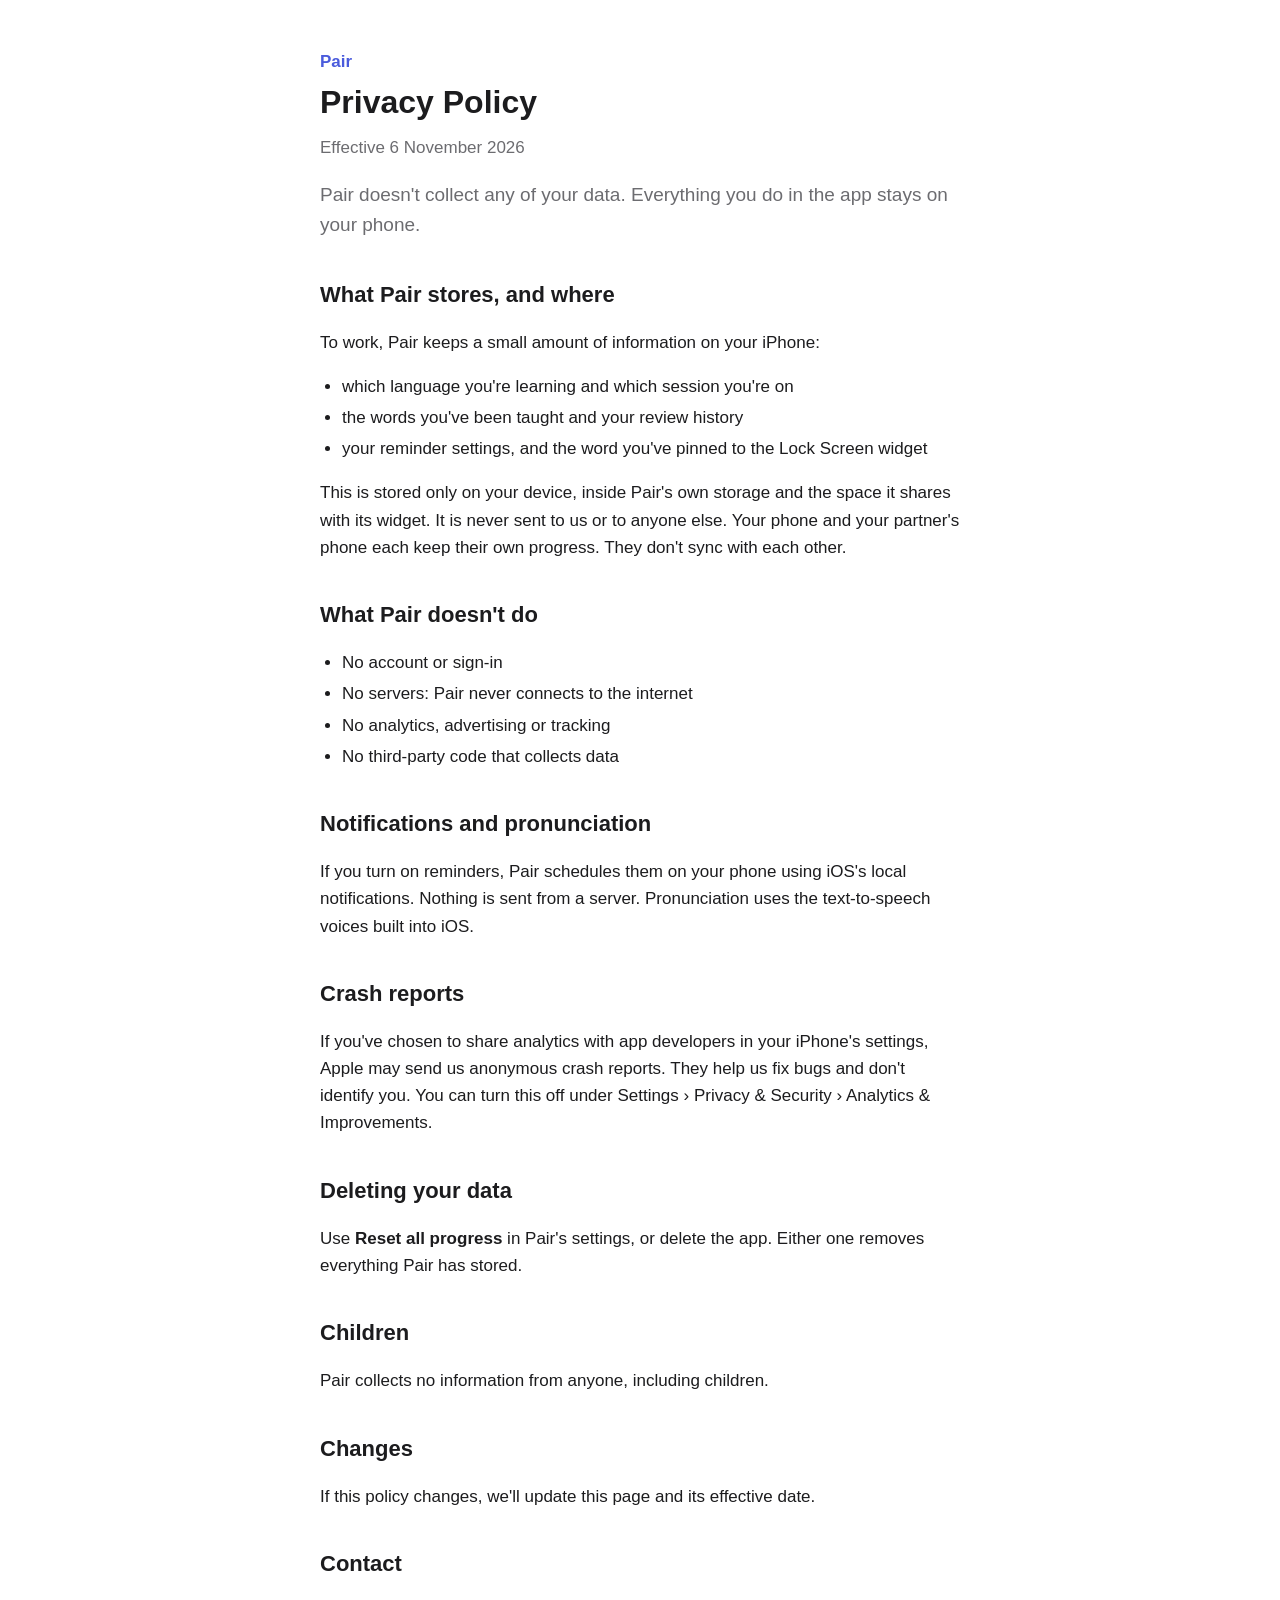
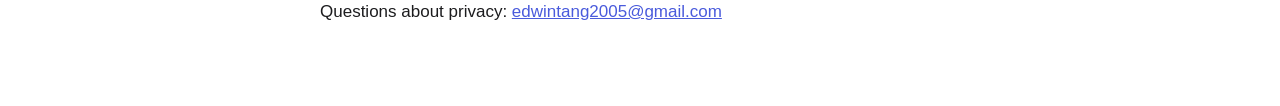
==== docs/privacy.html @ 8219fdb9 "preparation with website" ====
<!doctype html>
<html lang="en">
<head>
<meta charset="utf-8">
<meta name="viewport" content="width=device-width, initial-scale=1">
<title>Pair: Privacy Policy</title>
<link rel="stylesheet" href="style.css">
</head>
<body>
<main>
  <p class="eyebrow"><a href="./">Pair</a></p>
  <h1>Privacy Policy</h1>
  <p class="meta">Effective 6 November 2026</p>

  <p class="lead">Pair doesn't collect any of your data. Everything you do in the app stays on your phone.</p>

  <h2>What Pair stores, and where</h2>
  <p>To work, Pair keeps a small amount of information on your iPhone:</p>
  <ul>
    <li>which language you're learning and which session you're on</li>
    <li>the words you've been taught and your review history</li>
    <li>your reminder settings, and the word you've pinned to the Lock Screen widget</li>
  </ul>
  <p>This is stored only on your device, inside Pair's own storage and the space it shares with its widget. It is
    never sent to us or to anyone else. Your phone and your partner's phone each keep their own progress. They
    don't sync with each other.</p>

  <h2>What Pair doesn't do</h2>
  <ul>
    <li>No account or sign-in</li>
    <li>No servers: Pair never connects to the internet</li>
    <li>No analytics, advertising or tracking</li>
    <li>No third-party code that collects data</li>
  </ul>

  <h2>Notifications and pronunciation</h2>
  <p>If you turn on reminders, Pair schedules them on your phone using iOS's local notifications. Nothing is sent
    from a server. Pronunciation uses the text-to-speech voices built into iOS.</p>

  <h2>Crash reports</h2>
  <p>If you've chosen to share analytics with app developers in your iPhone's settings, Apple may send us
    anonymous crash reports. They help us fix bugs and don't identify you. You can turn this off under Settings
    &rsaquo; Privacy &amp; Security &rsaquo; Analytics &amp; Improvements.</p>

  <h2>Deleting your data</h2>
  <p>Use <strong>Reset all progress</strong> in Pair's settings, or delete the app. Either one removes everything
    Pair has stored.</p>

  <h2>Children</h2>
  <p>Pair collects no information from anyone, including children.</p>

  <h2>Changes</h2>
  <p>If this policy changes, we'll update this page and its effective date.</p>

  <h2>Contact</h2>
  <p>Questions about privacy: <a href="mailto:edwintang2005@gmail.com">edwintang2005@gmail.com</a></p>
</main>
</body>
</html>
---- docs/style.css ----
:root {
  --bg: #ffffff;
  --text: #1c1c1e;
  --muted: #6c6c70;
  --accent: #4a5bdc;
  --rule: #e5e5ea;
  color-scheme: light dark;
}

@media (prefers-color-scheme: dark) {
  :root {
    --bg: #000000;
    --text: #f2f2f7;
    --muted: #98989f;
    --accent: #8a95f2;
    --rule: #2c2c2e;
  }
}

* { box-sizing: border-box; }

body {
  margin: 0;
  background: var(--bg);
  color: var(--text);
  font: 17px/1.6 -apple-system, BlinkMacSystemFont, "Helvetica Neue", Arial, sans-serif;
}

main {
  max-width: 680px;
  margin: 0 auto;
  padding: 48px 20px 64px;
}

a { color: var(--accent); }

.eyebrow {
  margin: 0 0 8px;
  font-weight: 600;
  color: var(--accent);
}

.eyebrow a { text-decoration: none; }

h1 { font-size: 32px; line-height: 1.2; margin: 0 0 12px; }
h2 { font-size: 22px; margin: 36px 0 8px; }
h3 { font-size: 17px; margin: 20px 0 4px; }

.lead { font-size: 19px; color: var(--muted); }
.meta { color: var(--muted); margin-top: 0; }

ul, ol { padding-left: 1.3em; }
li { margin: 4px 0; }

.footer {
  margin-top: 48px;
  padding-top: 16px;
  border-top: 1px solid var(--rule);
  color: var(--muted);
}
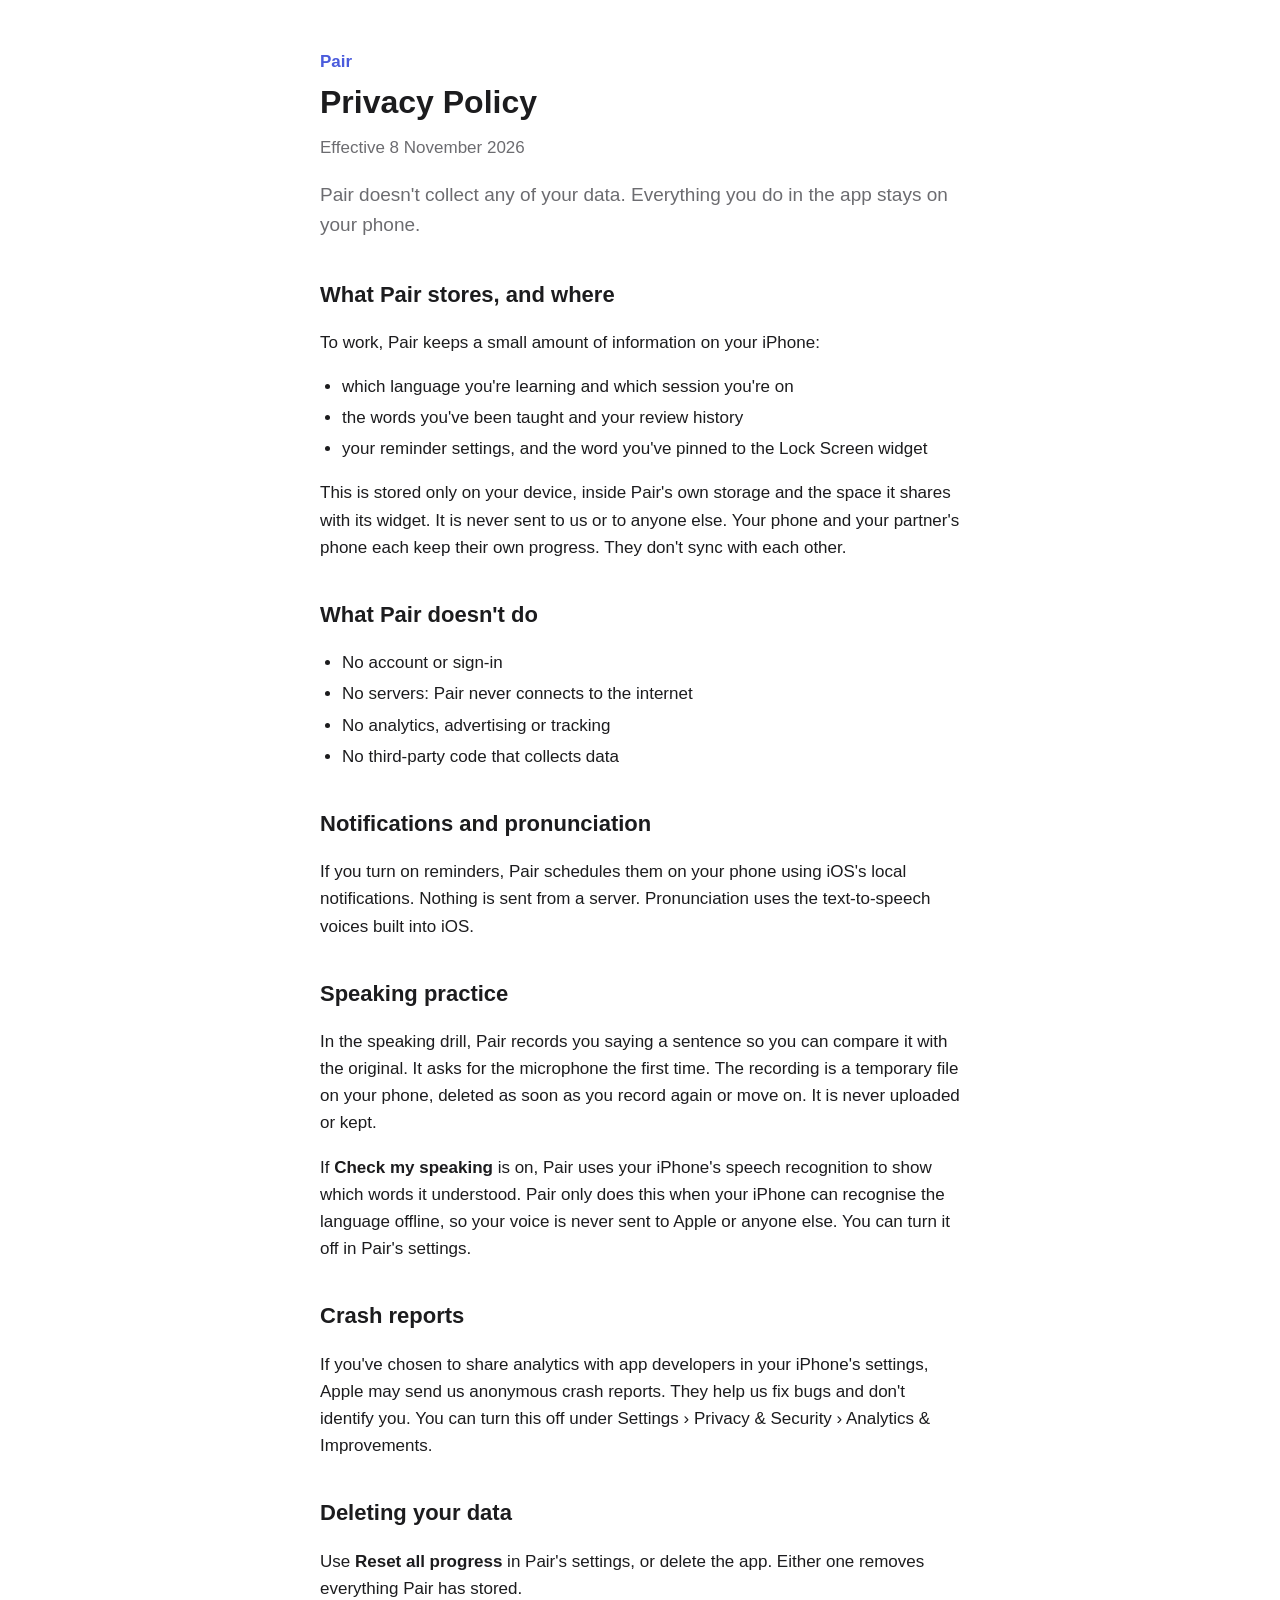
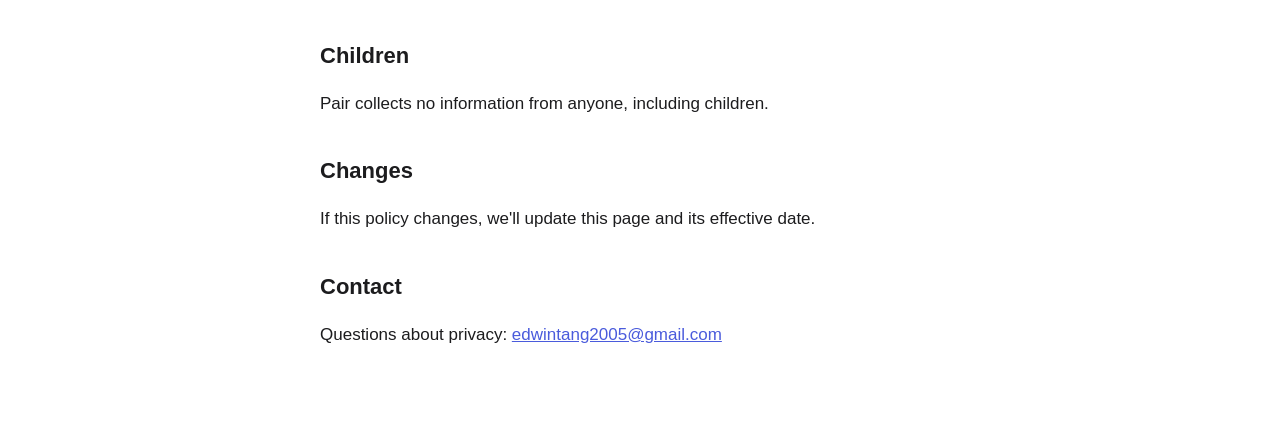
==== commit 992d0339: "added more ways to practice chinese" ====
--- a/docs/privacy.html
+++ b/docs/privacy.html
@@ -10,7 +10,7 @@
 <main>
   <p class="eyebrow"><a href="./">Pair</a></p>
   <h1>Privacy Policy</h1>
-  <p class="meta">Effective 6 November 2026</p>
+  <p class="meta">Effective 8 November 2026</p>
 
   <p class="lead">Pair doesn't collect any of your data. Everything you do in the app stays on your phone.</p>
 
@@ -37,6 +37,14 @@
   <p>If you turn on reminders, Pair schedules them on your phone using iOS's local notifications. Nothing is sent
     from a server. Pronunciation uses the text-to-speech voices built into iOS.</p>
 
+  <h2>Speaking practice</h2>
+  <p>In the speaking drill, Pair records you saying a sentence so you can compare it with the original. It asks for
+    the microphone the first time. The recording is a temporary file on your phone, deleted as soon as you record
+    again or move on. It is never uploaded or kept.</p>
+  <p>If <strong>Check my speaking</strong> is on, Pair uses your iPhone's speech recognition to show which words it
+    understood. Pair only does this when your iPhone can recognise the language offline, so your voice is never sent
+    to Apple or anyone else. You can turn it off in Pair's settings.</p>
+
   <h2>Crash reports</h2>
   <p>If you've chosen to share analytics with app developers in your iPhone's settings, Apple may send us
     anonymous crash reports. They help us fix bugs and don't identify you. You can turn this off under Settings
